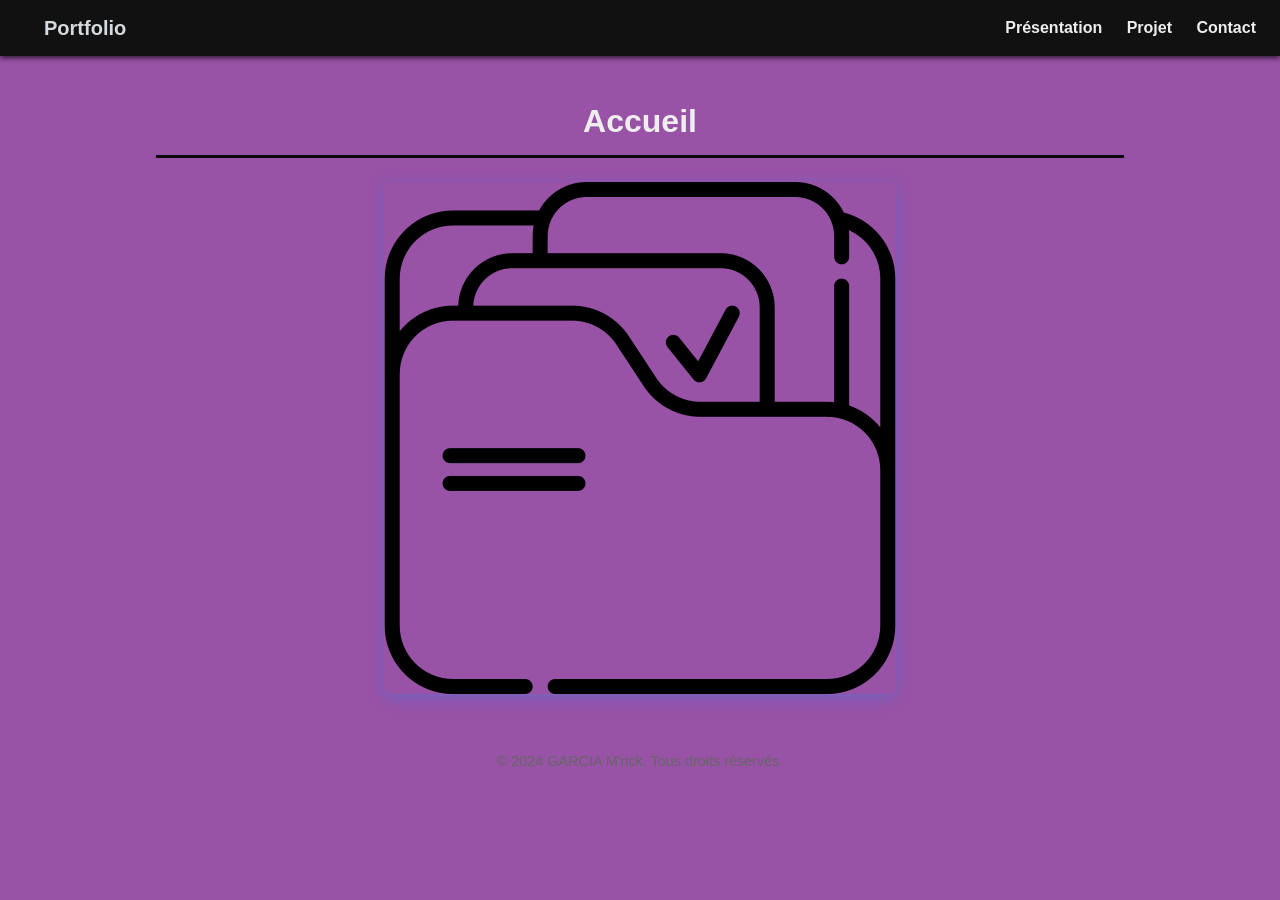
==== index.html @ 903a66be "Add files via upload" ====
<!DOCTYPE html>
<html lang="fr">
<head>
  <meta charset="UTF-8" />
  <meta name="viewport" content="width=device-width, initial-scale=1" />
  <title>Portfolio GARCIA M'rick</title>
  <link rel="icon" href="" />
  <style>
    /* Reset some default styles */
    * {
      box-sizing: border-box;
      margin: 0;
      padding: 0;
    }

    body {
      font-family: 'Segoe UI', Tahoma, Geneva, Verdana, sans-serif;
      background-color: #9852a6;
      color: #eee;
      line-height: 1.6;
    }

    /* Navbar */
    .navbar {
      position: fixed;
      top: 0;
      width: 100%;
      background-color: #111;
      display: flex;
      justify-content: space-between;
      align-items: center;
      padding: 0.75rem 1.5rem;
      box-shadow: 0 2px 5px rgba(0,0,0,0.7);
      z-index: 1000;
    }

    .navbar a {
      color: #eee;
      text-decoration: none;
      margin-left: 1.25rem;
      font-weight: 600;
      transition: color 0.3s ease;
    }

    .navbar a:hover,
    .navbar a:focus {
      color: #cfd5da;
      outline: none;
    }

    .navbar .brand {
      font-size: 1.25rem;
      font-weight: 700;
      color: #d5dade;
    }

    /* Container for page content */
    main {
      max-width: 1000px;
      margin: 6rem auto 2rem; /* margin top to avoid navbar */
      padding: 0 1rem;
    }

    /* Header */
    header {
      text-align: center;
      margin-bottom: 2rem;
    }

    header h2 {
      border-bottom: 3px solid #0a0a0a;
      padding-bottom: 0.5rem;
      margin-bottom: 1.5rem;
      font-weight: 700;
      font-size: 2rem;
    }

    header img {
      max-width: 100%;
      height: auto;
      border-radius: 8px;
      box-shadow: 0 4px 15px rgba(30, 144, 255, 0.3);
    }

    /* Footer (optional) */
    footer {
      text-align: center;
      padding: 1rem;
      font-size: 0.9rem;
      color: #666;
    }

    /* Responsive nav for small screens */
    @media (max-width: 600px) {
      .navbar {
        flex-direction: column;
        align-items: flex-start;
      }
      .navbar a {
        margin: 0.5rem 0 0 0;
      }
    }
  </style>
</head>
<body>
  <nav class="navbar" role="navigation" aria-label="Main navigation">
    <a href="index.html#home" class="brand">Portfolio</a>
    <div>
      <a href="Presentation.html">Présentation</a>
      <a href="Projet.html">Projet</a>
      <a href="Contact.html">Contact</a>
    </div>
  </nav>

  <main>
    <header id="home" role="banner">
      <h2>Accueil</h2>
      <img src="accueil portfolio.png" alt="Image d'accueil du portfolio" />
    </header>
  </main>

  <footer>
    &copy; 2024 GARCIA M'rick. Tous droits réservés.
  </footer>
</body>
</html>
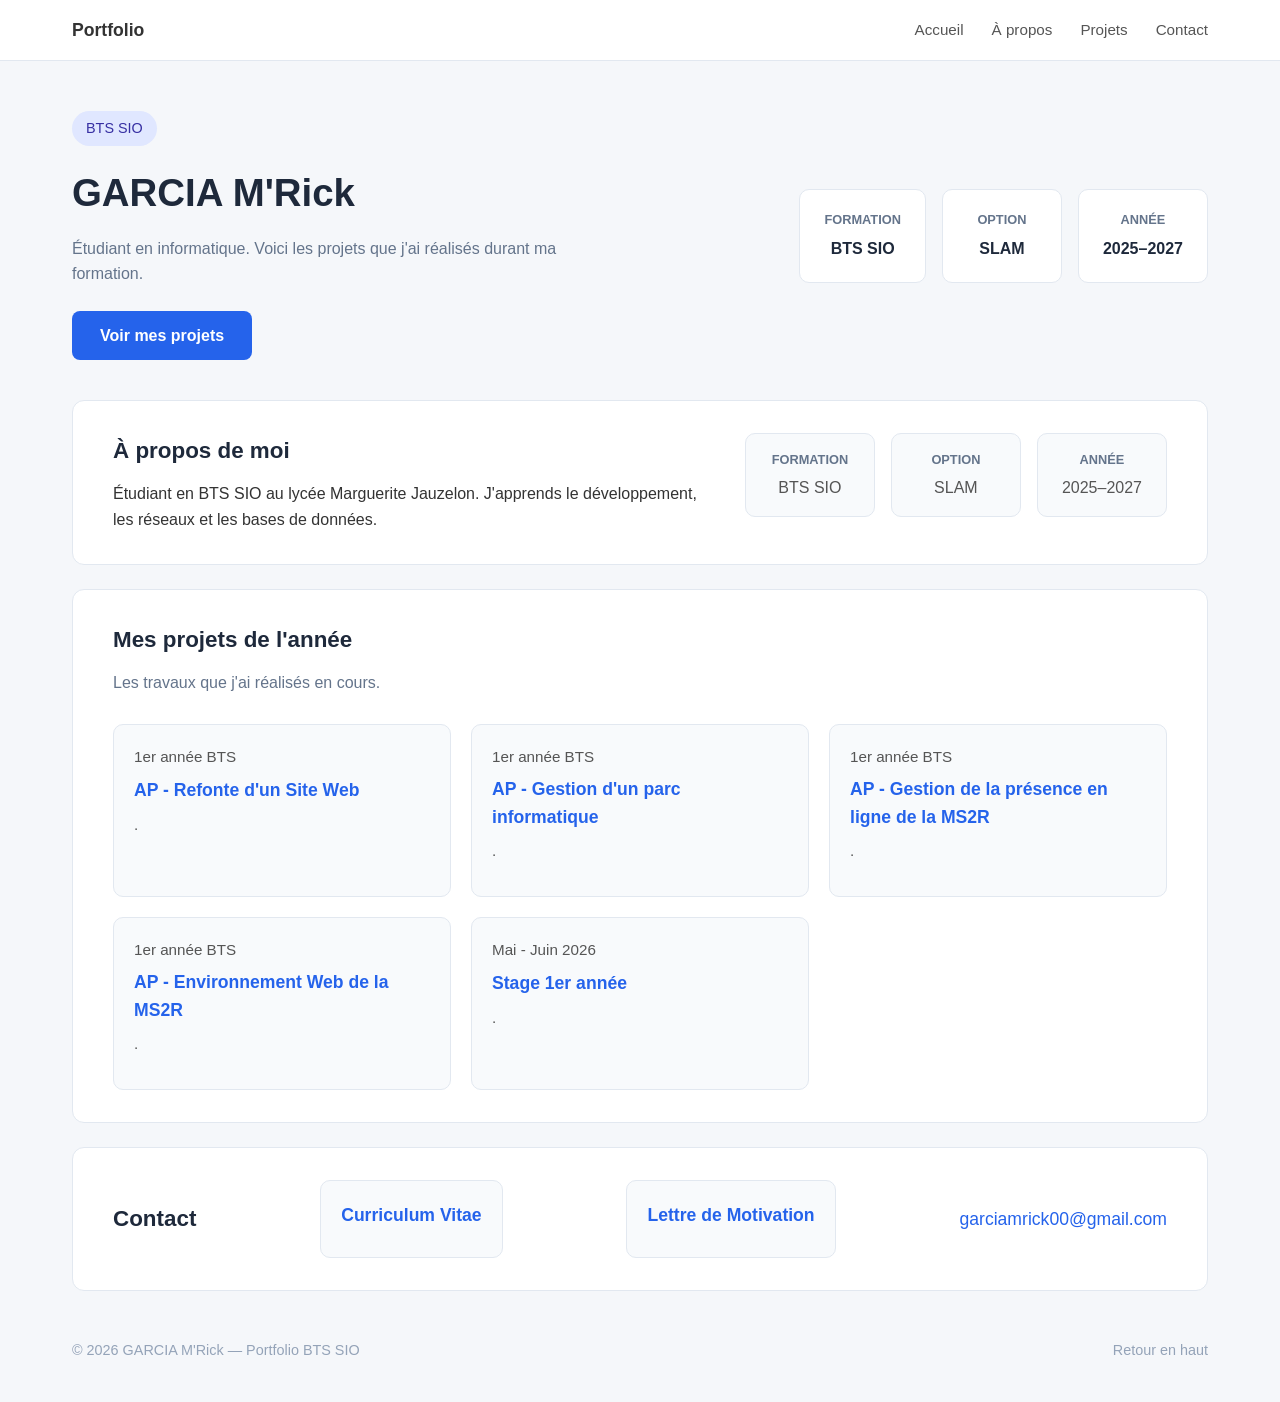
==== commit 4af54304: "Add files via upload" ====
--- a/index.html
+++ b/index.html
@@ -1,126 +1,225 @@
 <!DOCTYPE html>
 <html lang="fr">
+
 <head>
-  <meta charset="UTF-8" />
-  <meta name="viewport" content="width=device-width, initial-scale=1" />
-  <title>Portfolio GARCIA M'rick</title>
-  <link rel="icon" href="" />
-  <style>
-    /* Reset some default styles */
-    * {
-      box-sizing: border-box;
-      margin: 0;
-      padding: 0;
-    }
-
-    body {
-      font-family: 'Segoe UI', Tahoma, Geneva, Verdana, sans-serif;
-      background-color: #9852a6;
-      color: #eee;
-      line-height: 1.6;
-    }
-
-    /* Navbar */
-    .navbar {
-      position: fixed;
-      top: 0;
-      width: 100%;
-      background-color: #111;
-      display: flex;
-      justify-content: space-between;
-      align-items: center;
-      padding: 0.75rem 1.5rem;
-      box-shadow: 0 2px 5px rgba(0,0,0,0.7);
-      z-index: 1000;
-    }
-
-    .navbar a {
-      color: #eee;
-      text-decoration: none;
-      margin-left: 1.25rem;
-      font-weight: 600;
-      transition: color 0.3s ease;
-    }
-
-    .navbar a:hover,
-    .navbar a:focus {
-      color: #cfd5da;
-      outline: none;
-    }
-
-    .navbar .brand {
-      font-size: 1.25rem;
-      font-weight: 700;
-      color: #d5dade;
-    }
-
-    /* Container for page content */
-    main {
-      max-width: 1000px;
-      margin: 6rem auto 2rem; /* margin top to avoid navbar */
-      padding: 0 1rem;
-    }
-
-    /* Header */
-    header {
-      text-align: center;
-      margin-bottom: 2rem;
-    }
-
-    header h2 {
-      border-bottom: 3px solid #0a0a0a;
-      padding-bottom: 0.5rem;
-      margin-bottom: 1.5rem;
-      font-weight: 700;
-      font-size: 2rem;
-    }
-
-    header img {
-      max-width: 100%;
-      height: auto;
-      border-radius: 8px;
-      box-shadow: 0 4px 15px rgba(30, 144, 255, 0.3);
-    }
-
-    /* Footer (optional) */
-    footer {
-      text-align: center;
-      padding: 1rem;
-      font-size: 0.9rem;
-      color: #666;
-    }
-
-    /* Responsive nav for small screens */
-    @media (max-width: 600px) {
-      .navbar {
-        flex-direction: column;
-        align-items: flex-start;
-      }
-      .navbar a {
-        margin: 0.5rem 0 0 0;
-      }
-    }
-  </style>
+  <meta charset="UTF-8">
+  <meta name="viewport" content="width=device-width, initial-scale=1.0">
+  <title>Mon Portfolio — BTS SIO</title>
+
+  <link rel="stylesheet" href="css/style.css">
 </head>
+
 <body>
-  <nav class="navbar" role="navigation" aria-label="Main navigation">
-    <a href="index.html#home" class="brand">Portfolio</a>
-    <div>
-      <a href="Presentation.html">Présentation</a>
-      <a href="Projet.html">Projet</a>
-      <a href="Contact.html">Contact</a>
+
+  <!-- ==================== MENU DU HAUT ==================== -->
+  <header>
+    <div class="conteneur en-tete">
+
+      <p class="logo">Portfolio</p>
+
+      <nav>
+        <a href="#accueil">Accueil</a>
+        <a href="#apropos">À propos</a>
+        <a href="#projets">Projets</a>
+        <a href="#contact">Contact</a>
+      </nav>
+
     </div>
-  </nav>
-
-  <main>
-    <header id="home" role="banner">
-      <h2>Accueil</h2>
-      <img src="accueil portfolio.png" alt="Image d'accueil du portfolio" />
-    </header>
+  </header>
+
+
+  <!-- ==================== CONTENU PRINCIPAL ==================== -->
+  <main class="conteneur">
+
+
+    <!-- ---------- SECTION ACCUEIL (sur 2 colonnes côte à côte) ---------- -->
+    <!-- id="accueil" permet au menu de venir ici -->
+    <section id="accueil" class="accueil">
+
+      <!-- Colonne de gauche : texte principal -->
+      <div class="accueil-gauche">
+        <p class="etiquette">BTS SIO</p>
+
+        <!-- MODIFIE ICI : mets ton prénom et nom -->
+        <h1>GARCIA M'Rick</h1>
+
+        <!-- MODIFIE ICI : une phrase qui te présente -->
+        <p class="texte-accueil">
+          Étudiant en informatique. Voici les projets que j'ai réalisés durant ma formation.
+        </p>
+
+        <!-- Bouton qui descend vers la section projets -->
+        <a href="#projets" class="bouton">Voir mes projets</a>
+      </div>
+
+      <!-- Colonne de droite : petites infos (tu peux modifier le texte) -->
+      <div class="accueil-droite">
+        <div class="petite-carte">
+          <strong>Formation</strong>
+          <span>BTS SIO</span>
+        </div>
+        <div class="petite-carte">
+          <strong>Option</strong>
+          <span>SLAM</span>
+        </div>
+        <div class="petite-carte">
+          <strong>Année</strong>
+          <span>2025–2027</span>
+        </div>
+      </div>
+
+    </section>
+
+
+    <!-- ---------- SECTION À PROPOS (texte à gauche, infos à droite) ---------- -->
+    <section id="apropos" class="bloc">
+
+      <div class="ligne">
+
+        <div class="colonne">
+          <h2>À propos de moi</h2>
+
+          <!-- MODIFIE ICI : parle de toi, ton lycée, ce que tu apprends -->
+          <p>
+            Étudiant en BTS SIO au lycée Marguerite Jauzelon.
+            J'apprends le développement, les réseaux et les bases de données.
+          </p>
+        </div>
+
+        <ul class="liste-infos">
+          <li><strong>Formation</strong> BTS SIO</li>
+          <li><strong>Option</strong> SLAM</li>
+          <li><strong>Année</strong> 2025–2027</li>
+        </ul>
+
+      </div>
+
+    </section>
+
+
+    <!-- ---------- SECTION PROJETS ---------- -->
+    <section id="projets" class="bloc">
+
+      <h2>Mes projets de l'année</h2>
+      <p class="sous-titre">Les travaux que j'ai réalisés en cours.</p>
+
+      <!--
+        Chaque projet est une "carte" (class="carte-projet").
+        Pour AJOUTER un projet : copie tout un bloc <article>...</article>
+        et change la date, le titre, le texte et les outils.
+      -->
+      <div class="liste-projets">
+
+        <!-- ===== PROJET 1 — modifie ou supprime ===== -->
+        <article class="carte-projet">
+          <p class="date-projet">1er année BTS</p>
+          <h3><a href="https://example.com/projet1" target="_blank">AP - Refonte d'un Site Web</a></h3>
+          <p>
+            .
+          </p>
+          <p class="outils-projet"></p>
+        </article>
+
+        <!-- ===== PROJET 2 — modifie ou supprime ===== -->
+        <article class="carte-projet">
+          <p class="date-projet">1er année BTS</p>
+          <h3><a href="https://example.com/projet2" target="_blank">AP - Gestion d'un parc informatique</a></h3>
+          <p>
+            .
+          </p>
+          <p class="outils-projet"></p>
+        </article>
+
+        <!-- ===== PROJET 3 — modifie ou supprime ===== -->
+        <article class="carte-projet">
+          <p class="date-projet">1er année BTS</p>
+          <h3><a href="https://example.com/projet3" target="_blank">AP - Gestion de la présence en ligne de la MS2R</a></h3>
+          <p>
+            .
+          </p>
+          <p class="outils-projet"></p>
+        </article>
+
+        <!-- ===== PROJET 4 — modifie ou supprime ===== -->
+        <article class="carte-projet">
+          <p class="date-projet">1er année BTS</p>
+          <h3><a href="https://example.com/projet4" target="_blank">AP - Environnement Web de la MS2R</a></h3>
+          <p>
+            .
+          </p>
+          <p class="outils-projet"></p>
+        </article>
+
+
+        <!-- ===== PROJET 5 — modifie ou supprime ===== -->
+        <article class="carte-projet">
+          <p class="date-projet">Mai - Juin 2026</p>
+          <h3><a href="stage2026.html" target="_blank">Stage 1er année</a></h3>
+          <p>
+            .
+          </p>
+          <p class="outils-projet"></p>
+        </article>
+
+        <!--
+          ===== POUR AJOUTER UN NOUVEAU PROJET, COPIE CE BLOC =====
+
+        <article class="carte-projet">
+          <p class="date-projet">Mois Année</p>
+          <h3>Titre de ton projet</h3>
+          <p>
+            Décris ce que tu as fait en 2 ou 3 phrases simples.
+          </p>
+          <p class="outils-projet">Outil 1 · Outil 2</p>
+        </article>
+
+        -->
+
+      </div>
+    </section>
+
+
+    <!-- ---------- SECTION CONTACT (sur une ligne) ---------- -->
+    <section id="contact" class="bloc contact-bloc">
+
+      <h2>Contact</h2>
+
+              <article class="carte-projet">
+          <h3><a href="cv.png" target="_blank">Curriculum Vitae</a></h3>
+          <p>
+        </article>
+
+        <article class="carte-projet">
+          <h3><a href="lm.png" target="_blank">Lettre de Motivation</a></h3>
+          <p>
+        </article>
+
+        
+
+      <!-- MODIFIE ICI : remplace par ton vraie adresse email -->
+      <p class="email">
+        <a href="mailto:garciamrick00@gmail.com">garciamrick00@gmail.com</a>
+      </p>
+      <!--
+        mailto: ouvre la boîte mail de la personne qui clique.
+        Le texte visible et l'adresse dans href doivent être les mêmes.
+      -->
+
+    </section>
+
+
   </main>
 
+
+  <!-- ==================== PIED DE PAGE ==================== -->
   <footer>
-    &copy; 2024 GARCIA M'rick. Tous droits réservés.
+    <div class="conteneur pied-de-page">
+      <!-- MODIFIE ICI : ton nom et l'année -->
+      <p>© 2026 GARCIA M'Rick — Portfolio BTS SIO</p>
+      <a href="#accueil">Retour en haut</a>
+    </div>
   </footer>
+
+
 </body>
-</html>+</html>
--- a/css/style.css
+++ b/css/style.css
@@ -0,0 +1,385 @@
+/*
+  ============================================================
+  FICHIER CSS — Les styles du portfolio
+  ============================================================
+
+  MISE EN PAGE HORIZONTALE :
+  Le site utilise toute la largeur de l'écran.
+  Les éléments sont placés CÔTE À CÔTE quand il y a de la place.
+
+  Outil principal utilisé : display: flex
+  → permet de mettre des blocs en ligne (horizontalement)
+
+  Et : display: grid
+  → permet de faire une grille (ex: 3 projets par ligne)
+  ============================================================
+*/
+
+
+/* --- Réglages de base --- */
+
+* {
+  box-sizing: border-box;
+  margin: 0;
+  padding: 0;
+}
+
+body {
+  font-family: Arial, Helvetica, sans-serif;
+  background: #f5f7fa;
+  color: #333;
+  line-height: 1.6;
+}
+
+a {
+  color: #2563eb;
+  text-decoration: none;
+}
+
+a:hover {
+  text-decoration: underline;
+}
+
+
+/* --- Conteneur : plus large pour utiliser l'écran --- */
+
+.conteneur {
+  max-width: 1200px;       /* plus large qu'avant (1200px au lieu de 800px) */
+  margin: 0 auto;
+  padding: 0 32px;
+}
+
+
+/* --- En-tête --- */
+
+header {
+  background: white;
+  border-bottom: 1px solid #e2e8f0;
+  padding: 16px 0;
+}
+
+.en-tete {
+  display: flex;
+  justify-content: space-between;
+  align-items: center;
+  gap: 12px;
+}
+
+.logo {
+  font-weight: bold;
+  font-size: 1.1rem;
+}
+
+nav {
+  display: flex;
+  gap: 28px;
+}
+
+nav a {
+  color: #555;
+  font-size: 0.95rem;
+}
+
+nav a:hover {
+  color: #2563eb;
+  text-decoration: none;
+}
+
+
+/* --- Accueil : 2 colonnes côte à côte --- */
+
+.accueil {
+  display: flex;              /* met les enfants en ligne */
+  justify-content: space-between;
+  align-items: center;
+  gap: 48px;
+  padding: 50px 0 40px;
+}
+
+.accueil-gauche {
+  flex: 1;                    /* prend la place disponible à gauche */
+}
+
+.accueil-droite {
+  display: flex;              /* les 3 petites cartes en ligne */
+  gap: 16px;
+  flex-shrink: 0;             /* ne rétrécit pas trop */
+}
+
+.petite-carte {
+  background: white;
+  border: 1px solid #e2e8f0;
+  border-radius: 10px;
+  padding: 20px 24px;
+  text-align: center;
+  min-width: 120px;
+}
+
+.petite-carte strong {
+  display: block;
+  font-size: 0.8rem;
+  color: #64748b;
+  margin-bottom: 6px;
+  text-transform: uppercase;
+}
+
+.petite-carte span {
+  font-size: 1rem;
+  color: #1e293b;
+  font-weight: bold;
+}
+
+.etiquette {
+  display: inline-block;
+  background: #e0e7ff;
+  color: #3730a3;
+  padding: 6px 14px;
+  border-radius: 20px;
+  font-size: 0.9rem;
+  margin-bottom: 16px;
+}
+
+.accueil h1 {
+  font-size: 2.4rem;
+  margin-bottom: 12px;
+  color: #1e293b;
+}
+
+.texte-accueil {
+  color: #64748b;
+  max-width: 520px;
+  margin-bottom: 24px;
+}
+
+.bouton {
+  display: inline-block;
+  background: #2563eb;
+  color: white;
+  padding: 12px 28px;
+  border-radius: 8px;
+  font-weight: bold;
+}
+
+.bouton:hover {
+  background: #1d4ed8;
+  text-decoration: none;
+}
+
+
+/* --- Ligne horizontale (utilisée dans "À propos") --- */
+
+.ligne {
+  display: flex;              /* texte à gauche, infos à droite */
+  justify-content: space-between;
+  align-items: flex-start;
+  gap: 40px;
+}
+
+.colonne {
+  flex: 1;
+}
+
+
+/* --- Blocs blancs --- */
+
+.bloc {
+  background: white;
+  border-radius: 12px;
+  padding: 32px 40px;
+  margin-bottom: 24px;
+  border: 1px solid #e2e8f0;
+}
+
+.bloc h2 {
+  font-size: 1.4rem;
+  margin-bottom: 12px;
+  color: #1e293b;
+}
+
+.sous-titre {
+  color: #64748b;
+  margin-bottom: 28px;
+}
+
+
+/* --- Infos à propos : 3 cartes en ligne --- */
+
+.liste-infos {
+  list-style: none;
+  display: flex;              /* les 3 infos côte à côte */
+  gap: 16px;
+  flex-shrink: 0;
+}
+
+.liste-infos li {
+  background: #f8fafc;
+  border: 1px solid #e2e8f0;
+  border-radius: 10px;
+  padding: 16px 24px;
+  text-align: center;
+  min-width: 130px;
+  color: #555;
+}
+
+.liste-infos strong {
+  display: block;
+  font-size: 0.8rem;
+  color: #64748b;
+  margin-bottom: 4px;
+  text-transform: uppercase;
+}
+
+
+/* --- Projets : grille de 3 colonnes --- */
+
+.liste-projets {
+  display: grid;
+  grid-template-columns: repeat(3, 1fr);  /* 3 projets par ligne */
+  gap: 20px;
+}
+
+.carte-projet {
+  background: #f8fafc;
+  border: 1px solid #e2e8f0;
+  border-radius: 10px;
+  padding: 20px;
+  display: flex;
+  flex-direction: column;
+}
+
+.date-projet {
+  font-size: 0.85rem;
+  color: #64748b;
+  margin-bottom: 6px;
+}
+
+.carte-projet h3 {
+  font-size: 1.1rem;
+  margin-bottom: 8px;
+  color: #1e293b;
+}
+
+.carte-projet p {
+  color: #555;
+  font-size: 0.95rem;
+  flex: 1;
+}
+
+.outils-projet {
+  margin-top: 12px;
+  font-size: 0.85rem;
+  color: #2563eb;
+  font-weight: bold;
+}
+
+
+/* --- Contact : titre et email sur la même ligne --- */
+
+.contact-bloc {
+  display: flex;
+  justify-content: space-between;
+  align-items: center;
+}
+
+.contact-bloc h2 {
+  margin-bottom: 0;
+}
+
+.email {
+  font-size: 1.1rem;
+}
+
+
+/* --- Pied de page : texte à gauche, lien à droite --- */
+
+.pied-de-page {
+  display: flex;
+  justify-content: space-between;
+  align-items: center;
+}
+
+footer {
+  padding: 24px 0 40px;
+  color: #94a3b8;
+  font-size: 0.9rem;
+}
+
+footer a {
+  color: #94a3b8;
+}
+
+footer a:hover {
+  color: #2563eb;
+}
+
+
+/* --- Écran moyen (tablette) : 2 projets par ligne --- */
+
+@media (max-width: 900px) {
+  .liste-projets {
+    grid-template-columns: repeat(2, 1fr);
+  }
+
+  .accueil-droite {
+    flex-wrap: wrap;
+  }
+
+  .liste-infos {
+    flex-wrap: wrap;
+  }
+}
+
+
+/* --- Petit écran (téléphone) : tout repasse en vertical --- */
+
+@media (max-width: 700px) {
+  .conteneur {
+    padding: 0 20px;
+  }
+
+  .accueil {
+    flex-direction: column;   /* colonnes → empilées verticalement */
+    align-items: flex-start;
+  }
+
+  .accueil-droite {
+    width: 100%;
+    justify-content: space-between;
+  }
+
+  .ligne {
+    flex-direction: column;
+  }
+
+  .liste-infos {
+    width: 100%;
+  }
+
+  .liste-infos li {
+    flex: 1;
+  }
+
+  .liste-projets {
+    grid-template-columns: 1fr;  /* 1 seul projet par ligne */
+  }
+
+  .contact-bloc {
+    flex-direction: column;
+    align-items: flex-start;
+    gap: 12px;
+  }
+
+  .accueil h1 {
+    font-size: 1.8rem;
+  }
+
+  .bloc {
+    padding: 24px 20px;
+  }
+
+  nav {
+    gap: 16px;
+    flex-wrap: wrap;
+  }
+
+}
